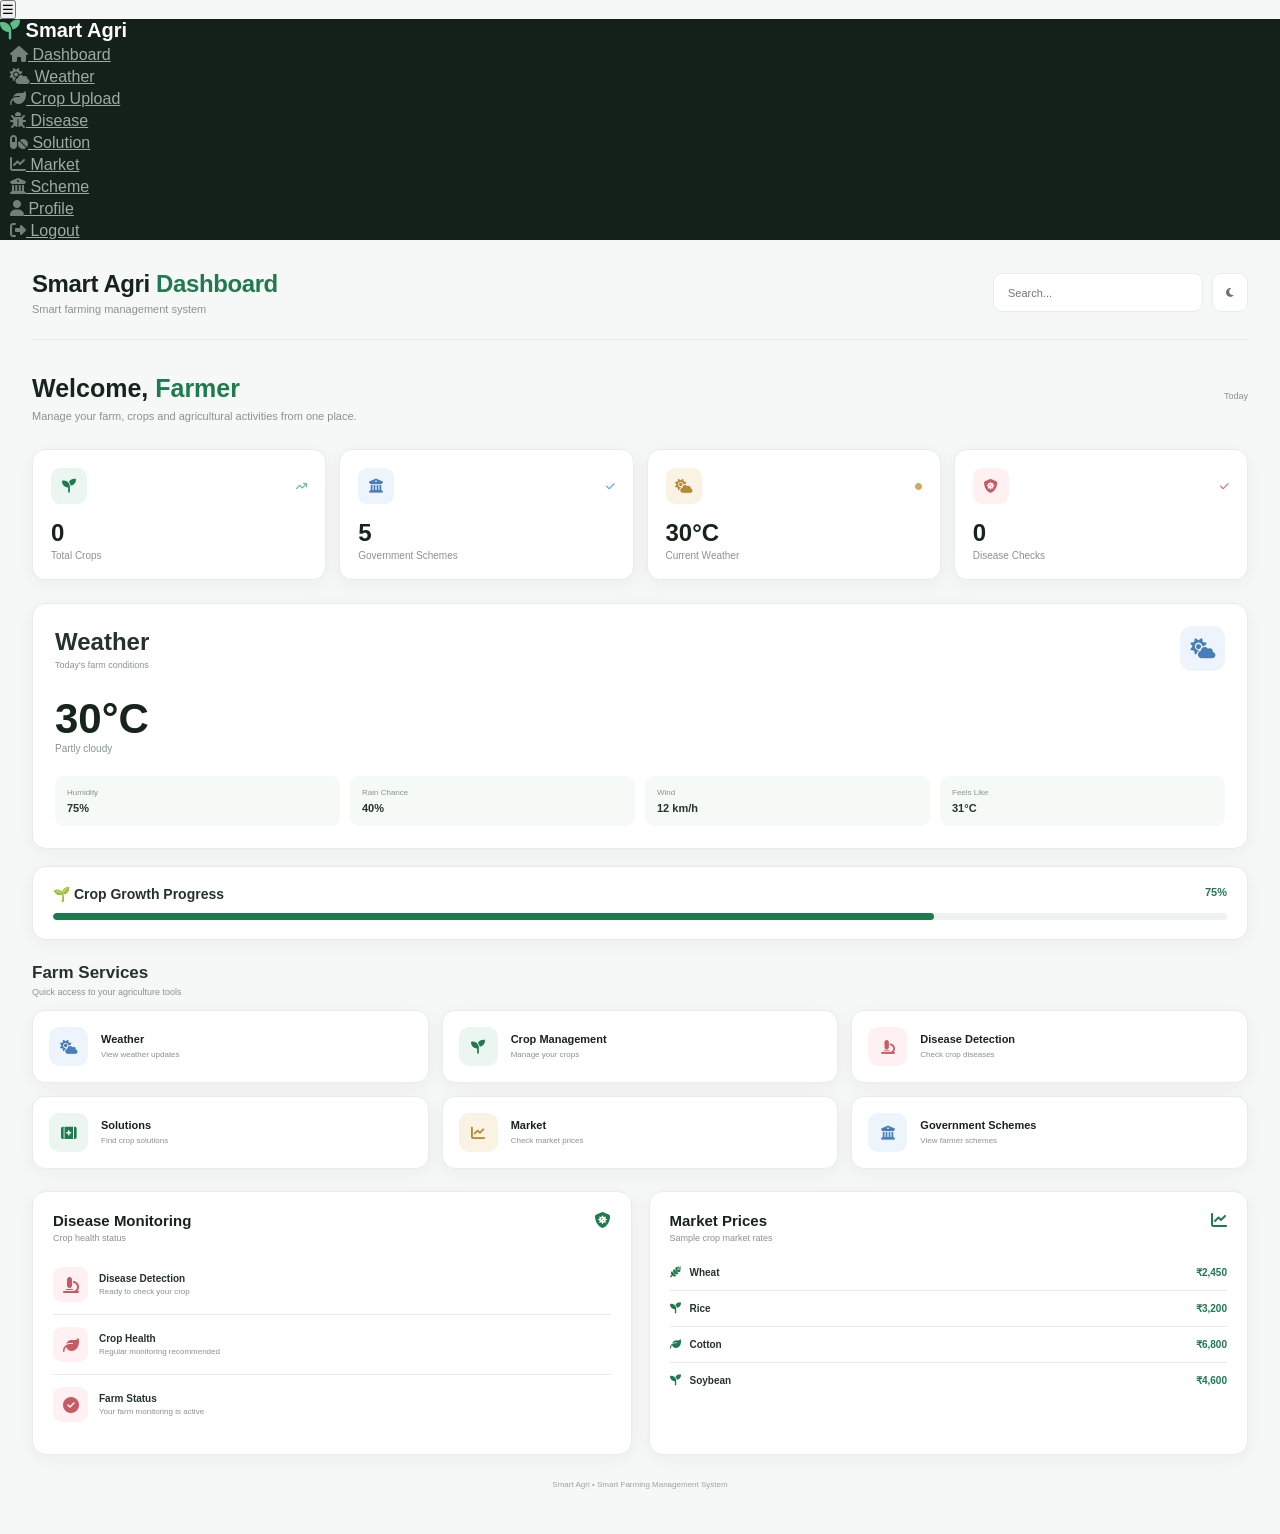
==== dashboard.html @ 4801c4dd "Add files via upload" ====
<!DOCTYPE html>
<html lang="en">
<head>

<meta charset="UTF-8">
<meta name="viewport" content="width=device-width, initial-scale=1.0">

<title>Smart Agri | Dashboard</title>

<link rel="stylesheet" href="css/dashboard.css">

<link rel="stylesheet"
href="https://cdnjs.cloudflare.com/ajax/libs/font-awesome/6.5.2/css/all.min.css">

<style>

:root{
    --green:#1f7a4d;
    --green-light:#eaf6ef;
    --green-soft:#f5faf7;

    --dark:#17231d;
    --text:#26332c;
    --muted:#89938d;

    --bg:#f6f8f7;
    --white:#ffffff;

    --border:#e8edea;

    --blue:#477db8;
    --blue-light:#edf4fb;

    --gold:#b88a35;
    --gold-light:#faf3e3;

    --red:#c75b63;
    --red-light:#fff0f1;

    --shadow:0 4px 18px rgba(27,48,37,.05);
    --shadow-hover:0 10px 28px rgba(27,48,37,.09);
}

*{
    box-sizing:border-box;
    margin:0;
    padding:0;
}

body{
    background:var(--bg);
    color:var(--text);
    font-family:Inter,Segoe UI,Arial,sans-serif;
}

/* SIDEBAR */

.sidebar{
    background:#14211a;
    border-right:none;
}

.sidebar h2{
    color:#fff;
    font-size:20px;
}

.sidebar h2 i{
    color:#5fbd88;
}

.sidebar ul li{
    margin:4px 10px;
}

.sidebar ul li a{
    color:#9daaa2;
    border-radius:9px;
    transition:.25s ease;
}

.sidebar ul li a:hover{
    color:#fff;
    background:rgba(255,255,255,.06);
}

.sidebar ul li a:hover i{
    color:#65c990;
}

.sidebar ul li a i{
    color:#718078;
}

/* MAIN */

.main{
    min-height:100vh;
    padding:26px 32px 45px;
}

/* TOPBAR */

.topbar{
    display:flex;
    justify-content:space-between;
    align-items:center;

    padding-bottom:24px;
    margin-bottom:6px;

    border-bottom:1px solid var(--border);

    background:transparent;
}

.topbar h1{
    color:var(--dark);
    font-size:24px;
    font-weight:700;
    letter-spacing:-.4px;
}

.topbar h1 span{
    color:var(--green);
}

.top-subtitle{
    margin-top:5px;
    color:var(--muted);
    font-size:11px;
}

.top-right{
    display:flex;
    align-items:center;
    gap:9px;
}

#searchInput{
    width:210px;
    height:39px;

    padding:0 14px;

    border:1px solid var(--border);
    border-radius:9px;

    background:var(--white);

    outline:none;
    color:var(--text);

    font-size:11px;

    transition:.2s;
}

#searchInput:focus{
    border-color:#acd6bd;
    box-shadow:0 0 0 3px rgba(31,122,77,.06);
}

#darkBtn{
    height:39px;

    padding:0 13px;

    border:none;
    border-radius:9px;

    background:var(--white);
    border:1px solid var(--border);

    color:#68736d;

    font-size:10px;
    cursor:pointer;

    transition:.2s;
}

#darkBtn:hover{
    background:#f0f4f2;
}

/* WELCOME */

.welcome{
    display:flex;
    justify-content:space-between;
    align-items:center;

    padding:28px 0 27px;
}

.welcome h2{
    font-size:25px;
    font-weight:700;
    color:var(--dark);
}

.welcome h2 span{
    color:var(--green);
}

.welcome p{
    margin-top:7px;
    color:var(--muted);
    font-size:11px;
}

.date-box{
    text-align:right;
}

.date-box span{
    display:block;
    color:var(--muted);
    font-size:9px;
    margin-bottom:4px;
}

.date-box strong{
    font-size:12px;
    color:var(--text);
}

/* STATISTICS */

.stats{
    display:grid;
    grid-template-columns:repeat(4,1fr);
    gap:13px;

    margin-bottom:23px;
}

.stat-card{
    background:var(--white);

    border:1px solid var(--border);
    border-radius:13px;

    padding:18px;

    box-shadow:var(--shadow);

    transition:.25s ease;
}

.stat-card:hover{
    transform:translateY(-2px);
    box-shadow:var(--shadow-hover);
}

.stat-top{
    display:flex;
    justify-content:space-between;
    align-items:center;
}

.stat-icon{
    width:36px;
    height:36px;

    display:flex;
    align-items:center;
    justify-content:center;

    border-radius:9px;

    font-size:14px;
}

.green{
    color:var(--green);
    background:var(--green-light);
}

.blue{
    color:var(--blue);
    background:var(--blue-light);
}

.gold{
    color:var(--gold);
    background:var(--gold-light);
}

.red{
    color:var(--red);
    background:var(--red-light);
}

.stat-card h2{
    font-size:24px;
    margin-top:15px;
    color:var(--dark);
}

.stat-card p{
    color:var(--muted);
    font-size:10px;
    margin-top:3px;
}

/* WEATHER */

.content-grid{
    display:grid;
    grid-template-columns:1fr;
    margin-bottom:17px;
}

.weather-card{
    background:var(--white);

    border:1px solid var(--border);
    border-radius:14px;

    padding:22px;

    box-shadow:var(--shadow);
}

.weather-top{
    display:flex;
    justify-content:space-between;
    align-items:center;
}

.weather-title h2{
    font-size:17px;
    color:var(--dark);
}

.weather-location{
    color:var(--muted);
    font-size:9px;
    margin-top:4px;
}

.weather-icon{
    width:45px;
    height:45px;

    display:flex;
    align-items:center;
    justify-content:center;

    border-radius:12px;

    background:var(--blue-light);
    color:var(--blue);

    font-size:20px;
}

.temperature{
    margin-top:24px;

    font-size:42px;
    font-weight:700;

    color:var(--dark);
}

.weather-condition{
    color:var(--muted);
    font-size:10px;
}

.weather-details{
    display:grid;
    grid-template-columns:repeat(4,1fr);

    gap:10px;

    margin-top:22px;
}

.weather-detail{
    padding:12px;

    background:var(--green-soft);
    border-radius:9px;
}

.weather-detail span{
    display:block;
    color:var(--muted);
    font-size:8px;
}

.weather-detail strong{
    display:block;
    margin-top:5px;
    font-size:11px;
}

/* PROGRESS */

.progress-section{
    background:var(--white);

    border:1px solid var(--border);
    border-radius:14px;

    padding:19px 20px;

    margin-bottom:23px;

    box-shadow:var(--shadow);
}

.progress-header{
    display:flex;
    justify-content:space-between;

    margin-bottom:11px;
}

.progress-header h2{
    font-size:14px;
}

.progress-header span{
    color:var(--green);
    font-size:11px;
    font-weight:700;
}

.progress{
    width:100%;
    height:7px;

    background:#edf1ef;

    border-radius:20px;

    overflow:hidden;
}

.progress-fill{
    width:75%;
    height:100%;

    background:var(--green);

    border-radius:20px;
}

/* SERVICES */

.services-title{
    margin-bottom:13px;
}

.services-title h2{
    font-size:17px;
}

.services-title p{
    color:var(--muted);
    font-size:9px;
    margin-top:4px;
}

.services{
    display:grid;
    grid-template-columns:repeat(3,1fr);

    gap:13px;

    margin-bottom:22px;
}

.service-card{
    display:flex;
    align-items:center;
    gap:13px;

    background:var(--white);

    border:1px solid var(--border);
    border-radius:13px;

    padding:16px;

    cursor:pointer;

    box-shadow:var(--shadow);

    transition:.25s ease;
}

.service-card:hover{
    transform:translateY(-3px);
    box-shadow:var(--shadow-hover);
}

.service-icon{
    width:39px;
    height:39px;

    flex-shrink:0;

    display:flex;
    align-items:center;
    justify-content:center;

    border-radius:10px;

    font-size:14px;
}

.service-text h3{
    font-size:11px;
    color:var(--dark);
}

.service-text p{
    color:var(--muted);
    font-size:8px;
    margin-top:4px;
    line-height:1.4;
}

/* LOWER GRID */

.lower-grid{
    display:grid;
    grid-template-columns:1fr 1fr;
    gap:17px;

    margin-bottom:17px;
}

.panel{
    background:var(--white);

    border:1px solid var(--border);
    border-radius:14px;

    padding:20px;

    box-shadow:var(--shadow);
}

.panel-header{
    display:flex;
    justify-content:space-between;
    align-items:flex-start;

    margin-bottom:12px;
}

.panel-header h2{
    font-size:15px;
    color:var(--dark);
}

.panel-header p{
    color:var(--muted);
    font-size:9px;
    margin-top:4px;
}

.panel-header i{
    color:var(--green);
}

/* DISEASE */

.disease-item{
    display:flex;
    align-items:center;
    gap:11px;

    padding:12px 0;

    border-bottom:1px solid var(--border);
}

.disease-item:last-child{
    border-bottom:none;
}

.disease-icon{
    width:35px;
    height:35px;

    display:flex;
    align-items:center;
    justify-content:center;

    border-radius:9px;

    background:var(--red-light);
    color:var(--red);
}

.disease-item strong{
    display:block;
    font-size:10px;
}

.disease-item small{
    display:block;
    color:var(--muted);
    font-size:8px;
    margin-top:3px;
}

/* MARKET */

.market-item{
    display:flex;
    align-items:center;
    justify-content:space-between;

    padding:12px 0;

    border-bottom:1px solid var(--border);
}

.market-item:last-child{
    border-bottom:none;
}

.market-name{
    display:flex;
    align-items:center;
    gap:9px;
}

.market-name i{
    color:var(--green);
    font-size:11px;
}

.market-name span{
    font-size:10px;
    font-weight:600;
}

.market-price{
    color:var(--green);
    font-size:10px;
    font-weight:700;
}

/* FOOTER */

.footer{
    text-align:center;

    color:#9aa39e;

    font-size:8px;

    margin-top:25px;
}

/* DARK MODE */

body.dark-mode{
    --bg:#101713;
    --white:#18211c;
    --dark:#f0f5f2;
    --text:#dbe5df;
    --muted:#8f9c95;
    --border:#27332c;
    --green-soft:#1d2b23;

    background:#101713;
    color:#dbe5df;
}

body.dark-mode .topbar h1,
body.dark-mode .welcome h2,
body.dark-mode .stat-card h2,
body.dark-mode .weather-title h2,
body.dark-mode .temperature,
body.dark-mode .panel-header h2,
body.dark-mode .service-text h3{
    color:#f0f5f2;
}

body.dark-mode #searchInput,
body.dark-mode #darkBtn{
    background:#18211c;
    color:#dbe5df;
    border-color:#27332c;
}

/* RESPONSIVE */

@media(max-width:1000px){

    .stats{
        grid-template-columns:repeat(2,1fr);
    }

    .services{
        grid-template-columns:repeat(2,1fr);
    }

}

@media(max-width:800px){

    .main{
        padding:20px;
    }

    .topbar{
        align-items:flex-start;
        flex-direction:column;
        gap:14px;
    }

    .top-right{
        width:100%;
    }

    #searchInput{
        flex:1;
        width:auto;
    }

    .welcome{
        align-items:flex-start;
        flex-direction:column;
        gap:15px;
    }

    .date-box{
        text-align:left;
    }

    .weather-details{
        grid-template-columns:repeat(2,1fr);
    }

    .lower-grid{
        grid-template-columns:1fr;
    }

}

@media(max-width:550px){

    .main{
        padding:16px;
    }

    .stats{
        grid-template-columns:1fr 1fr;
        gap:9px;
    }

    .stat-card{
        padding:14px;
    }

    .stat-card h2{
        font-size:20px;
    }

    .services{
        grid-template-columns:1fr;
    }

    .top-right{
        flex-wrap:wrap;
    }

    #searchInput{
        width:100%;
        flex-basis:100%;
    }

    .weather-details{
        grid-template-columns:1fr 1fr;
    }

}

</style>

</head>

<body>

<button id="menuBtn" class="menu-btn">
☰
</button>

<div class="sidebar">

<h2>
<i class="fa-solid fa-seedling"></i>
Smart Agri
</h2>

<ul>

<li>
<a href="dashboard.html">
<i class="fa-solid fa-house"></i>
Dashboard
</a>
</li>

<li>
<a href="weather.html">
<i class="fa-solid fa-cloud-sun"></i>
Weather
</a>
</li>

<li>
<a href="crop.html">
<i class="fa-solid fa-leaf"></i>
Crop Upload
</a>
</li>

<li>
<a href="disease.html">
<i class="fa-solid fa-bug"></i>
Disease
</a>
</li>

<li>
<a href="solution.html">
<i class="fa-solid fa-pills"></i>
Solution
</a>
</li>

<li>
<a href="market.html">
<i class="fa-solid fa-chart-line"></i>
Market
</a>
</li>

<li>
<a href="scheme.html">
<i class="fa-solid fa-building-columns"></i>
Scheme
</a>
</li>

<li>
<a href="profile.html">
<i class="fa-solid fa-user"></i>
Profile
</a>
</li>

<li>
<a href="#" id="logoutBtn">
<i class="fa-solid fa-right-from-bracket"></i>
Logout
</a>
</li>

</ul>

</div>

<div class="main">

<div class="topbar">

<div>

<h1>
Smart Agri
<span>Dashboard</span>
</h1>

<p class="top-subtitle">
Smart farming management system
</p>

</div>

<div class="top-right">

<input
id="searchInput"
type="text"
placeholder="Search..."
>

<button id="darkBtn">
<i class="fa-solid fa-moon"></i>
</button>

</div>

</div>


<div class="welcome">

<div>

<h2>
Welcome, <span id="farmerName">Farmer</span>
</h2>

<p>
Manage your farm, crops and agricultural activities from one place.
</p>

</div>

<div class="date-box">

<span>Today</span>

<strong id="todayDate"></strong>

</div>

</div>


<div class="stats">

<div class="stat-card">

<div class="stat-top">

<div class="stat-icon green">
<i class="fa-solid fa-seedling"></i>
</div>

<i class="fa-solid fa-arrow-trend-up"
style="color:#72b88f;font-size:10px;">
</i>

</div>

<h2 id="cropCount">
0
</h2>

<p>Total Crops</p>

</div>


<div class="stat-card">

<div class="stat-top">

<div class="stat-icon blue">
<i class="fa-solid fa-building-columns"></i>
</div>

<i class="fa-solid fa-check"
style="color:#72a7d5;font-size:10px;">
</i>

</div>

<h2>
5
</h2>

<p>Government Schemes</p>

</div>


<div class="stat-card">

<div class="stat-top">

<div class="stat-icon gold">
<i class="fa-solid fa-cloud-sun"></i>
</div>

<i class="fa-solid fa-circle"
style="color:#d0aa61;font-size:7px;">
</i>

</div>

<h2>
30°C
</h2>

<p>Current Weather</p>

</div>


<div class="stat-card">

<div class="stat-top">

<div class="stat-icon red">
<i class="fa-solid fa-shield-virus"></i>
</div>

<i class="fa-solid fa-check"
style="color:#c97b81;font-size:10px;">
</i>

</div>

<h2 id="diseaseCount">
0
</h2>

<p>Disease Checks</p>

</div>

</div>


<div class="content-grid">

<div class="weather-card">

<div class="weather-top">

<div>

<h2>Weather</h2>

<p class="weather-location">
Today's farm conditions
</p>

</div>

<div class="weather-icon">

<i class="fa-solid fa-cloud-sun"></i>

</div>

</div>


<div class="temperature">
30°C
</div>

<p class="weather-condition">
Partly cloudy
</p>


<div class="weather-details">

<div class="weather-detail">

<span>Humidity</span>

<strong>75%</strong>

</div>

<div class="weather-detail">

<span>Rain Chance</span>

<strong>40%</strong>

</div>

<div class="weather-detail">

<span>Wind</span>

<strong>12 km/h</strong>

</div>

<div class="weather-detail">

<span>Feels Like</span>

<strong>31°C</strong>

</div>

</div>

</div>

</div>


<div class="progress-section">

<div class="progress-header">

<h2>
🌱 Crop Growth Progress
</h2>

<span>
75%
</span>

</div>

<div class="progress">

<div class="progress-fill"></div>

</div>

</div>


<div class="services-title">

<h2>Farm Services</h2>

<p>
Quick access to your agriculture tools
</p>

</div>


<div class="services">


<div
class="service-card"
onclick="location.href='weather.html'">

<div class="service-icon blue">

<i class="fa-solid fa-cloud-sun"></i>

</div>

<div class="service-text">

<h3>Weather</h3>

<p>View weather updates</p>

</div>

</div>


<div
class="service-card"
onclick="location.href='crop.html'">

<div class="service-icon green">

<i class="fa-solid fa-seedling"></i>

</div>

<div class="service-text">

<h3>Crop Management</h3>

<p>Manage your crops</p>

</div>

</div>


<div
class="service-card"
onclick="location.href='disease.html'">

<div class="service-icon red">

<i class="fa-solid fa-microscope"></i>

</div>

<div class="service-text">

<h3>Disease Detection</h3>

<p>Check crop diseases</p>

</div>

</div>


<div
class="service-card"
onclick="location.href='solution.html'">

<div class="service-icon green">

<i class="fa-solid fa-kit-medical"></i>

</div>

<div class="service-text">

<h3>Solutions</h3>

<p>Find crop solutions</p>

</div>

</div>


<div
class="service-card"
onclick="location.href='market.html'">

<div class="service-icon gold">

<i class="fa-solid fa-chart-line"></i>

</div>

<div class="service-text">

<h3>Market</h3>

<p>Check market prices</p>

</div>

</div>


<div
class="service-card"
onclick="location.href='scheme.html'">

<div class="service-icon blue">

<i class="fa-solid fa-building-columns"></i>

</div>

<div class="service-text">

<h3>Government Schemes</h3>

<p>View farmer schemes</p>

</div>

</div>

</div>


<div class="lower-grid">


<div class="panel">

<div class="panel-header">

<div>

<h2>Disease Monitoring</h2>

<p>Crop health status</p>

</div>

<i class="fa-solid fa-shield-virus"></i>

</div>


<div class="disease-item">

<div class="disease-icon">
<i class="fa-solid fa-microscope"></i>
</div>

<div>

<strong>Disease Detection</strong>

<small>
Ready to check your crop
</small>

</div>

</div>


<div class="disease-item">

<div class="disease-icon">
<i class="fa-solid fa-leaf"></i>
</div>

<div>

<strong>Crop Health</strong>

<small>
Regular monitoring recommended
</small>

</div>

</div>


<div class="disease-item">

<div class="disease-icon">
<i class="fa-solid fa-circle-check"></i>
</div>

<div>

<strong>Farm Status</strong>

<small>
Your farm monitoring is active
</small>

</div>

</div>

</div>


<div class="panel">

<div class="panel-header">

<div>

<h2>Market Prices</h2>

<p>Sample crop market rates</p>

</div>

<i class="fa-solid fa-chart-line"></i>

</div>


<div class="market-item">

<div class="market-name">

<i class="fa-solid fa-wheat-awn"></i>

<span>Wheat</span>

</div>

<div class="market-price">
₹2,450
</div>

</div>


<div class="market-item">

<div class="market-name">

<i class="fa-solid fa-seedling"></i>

<span>Rice</span>

</div>

<div class="market-price">
₹3,200
</div>

</div>


<div class="market-item">

<div class="market-name">

<i class="fa-solid fa-leaf"></i>

<span>Cotton</span>

</div>

<div class="market-price">
₹6,800
</div>

</div>


<div class="market-item">

<div class="market-name">

<i class="fa-solid fa-seedling"></i>

<span>Soybean</span>

</div>

<div class="market-price">
₹4,600
</div>

</div>

</div>

</div>


<div class="footer">

Smart Agri • Smart Farming Management System

</div>

</div>


<script src="js/dashboard.js"></script>

<script src="js/menu.js"></script>

</body>
</html>
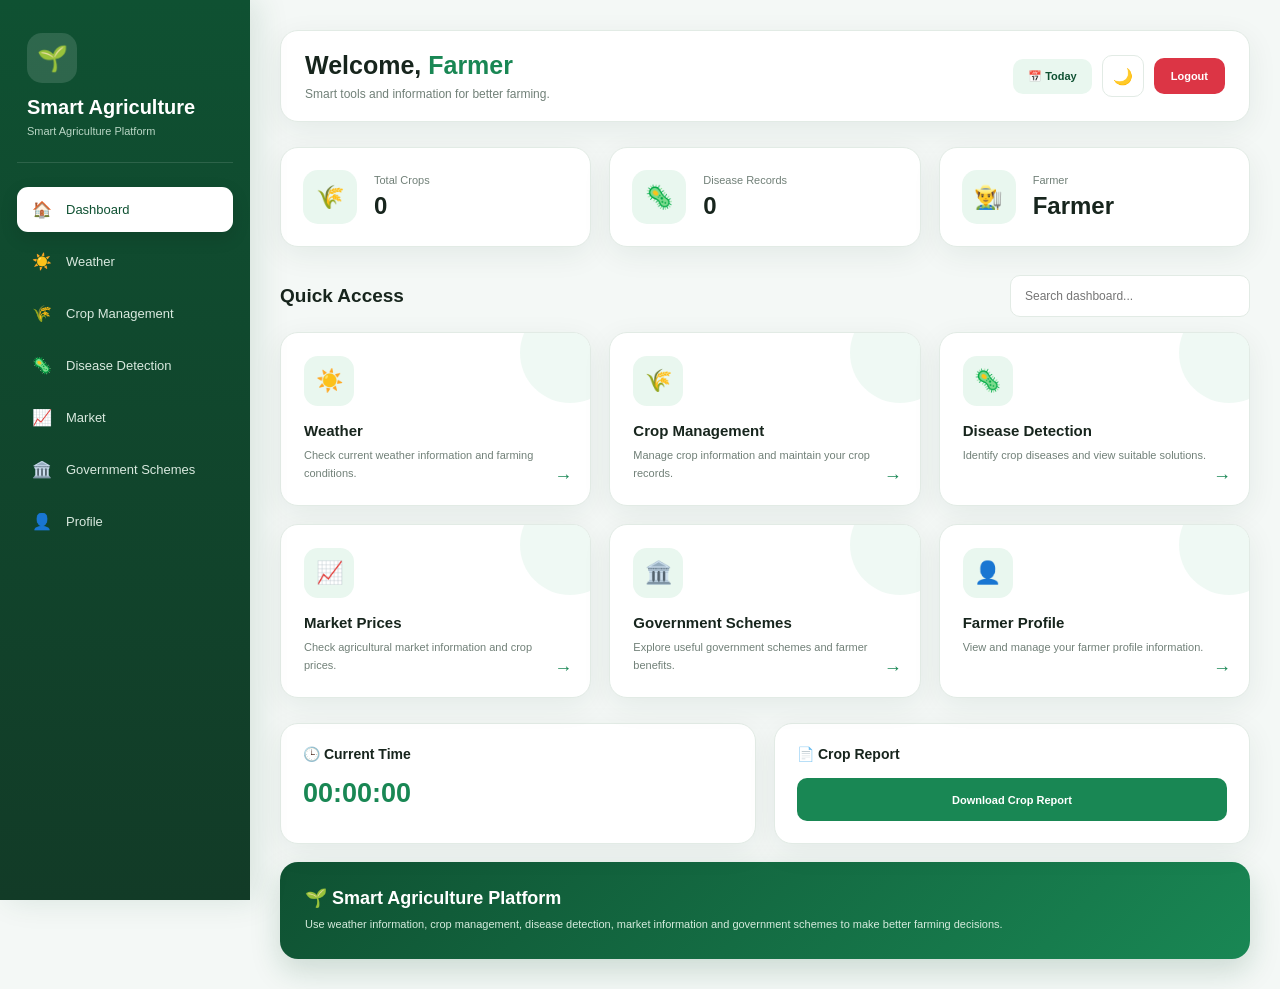
==== commit 90262d95: "Update dashboard.html" ====
--- a/dashboard.html
+++ b/dashboard.html
@@ -1,789 +1,579 @@
 <!DOCTYPE html>
 <html lang="en">
+
 <head>
 
 <meta charset="UTF-8">
 <meta name="viewport" content="width=device-width, initial-scale=1.0">
 
-<title>Smart Agri | Dashboard</title>
-
-<link rel="stylesheet" href="css/dashboard.css">
-
-<link rel="stylesheet"
-href="https://cdnjs.cloudflare.com/ajax/libs/font-awesome/6.5.2/css/all.min.css">
+<title>Dashboard | Smart Agriculture Platform</title>
 
 <style>
 
-:root{
-    --green:#1f7a4d;
-    --green-light:#eaf6ef;
-    --green-soft:#f5faf7;
-
-    --dark:#17231d;
-    --text:#26332c;
-    --muted:#89938d;
-
-    --bg:#f6f8f7;
-    --white:#ffffff;
-
-    --border:#e8edea;
-
-    --blue:#477db8;
-    --blue-light:#edf4fb;
-
-    --gold:#b88a35;
-    --gold-light:#faf3e3;
-
-    --red:#c75b63;
-    --red-light:#fff0f1;
-
-    --shadow:0 4px 18px rgba(27,48,37,.05);
-    --shadow-hover:0 10px 28px rgba(27,48,37,.09);
-}
-
 *{
-    box-sizing:border-box;
     margin:0;
     padding:0;
+    box-sizing:border-box;
+    font-family:Segoe UI,Arial,sans-serif;
+}
+
+:root{
+    --green:#198754;
+    --green-dark:#0f5132;
+    --green-light:#e9f7ef;
+    --bg:#f4f8f6;
+    --white:#ffffff;
+    --text:#17251d;
+    --muted:#718078;
+    --border:#e2ebe5;
+    --danger:#dc3545;
+    --shadow:0 8px 30px rgba(16,61,37,.07);
 }
 
 body{
     background:var(--bg);
     color:var(--text);
-    font-family:Inter,Segoe UI,Arial,sans-serif;
-}
-
-/* SIDEBAR */
+    min-height:100vh;
+    transition:.3s;
+}
 
 .sidebar{
-    background:#14211a;
-    border-right:none;
-}
-
-.sidebar h2{
-    color:#fff;
-    font-size:20px;
-}
-
-.sidebar h2 i{
-    color:#5fbd88;
-}
-
-.sidebar ul li{
-    margin:4px 10px;
-}
-
-.sidebar ul li a{
-    color:#9daaa2;
-    border-radius:9px;
-    transition:.25s ease;
-}
-
-.sidebar ul li a:hover{
-    color:#fff;
-    background:rgba(255,255,255,.06);
-}
-
-.sidebar ul li a:hover i{
-    color:#65c990;
-}
-
-.sidebar ul li a i{
-    color:#718078;
-}
-
-/* MAIN */
-
-.main{
-    min-height:100vh;
-    padding:26px 32px 45px;
-}
-
-/* TOPBAR */
-
-.topbar{
-    display:flex;
-    justify-content:space-between;
-    align-items:center;
-
-    padding-bottom:24px;
-    margin-bottom:6px;
-
-    border-bottom:1px solid var(--border);
-
-    background:transparent;
-}
-
-.topbar h1{
-    color:var(--dark);
-    font-size:24px;
-    font-weight:700;
-    letter-spacing:-.4px;
-}
-
-.topbar h1 span{
-    color:var(--green);
-}
-
-.top-subtitle{
-    margin-top:5px;
-    color:var(--muted);
-    font-size:11px;
-}
-
-.top-right{
-    display:flex;
-    align-items:center;
-    gap:9px;
-}
-
-#searchInput{
-    width:210px;
-    height:39px;
-
-    padding:0 14px;
-
-    border:1px solid var(--border);
-    border-radius:9px;
-
-    background:var(--white);
-
-    outline:none;
-    color:var(--text);
-
-    font-size:11px;
-
-    transition:.2s;
-}
-
-#searchInput:focus{
-    border-color:#acd6bd;
-    box-shadow:0 0 0 3px rgba(31,122,77,.06);
-}
-
-#darkBtn{
-    height:39px;
-
-    padding:0 13px;
-
-    border:none;
-    border-radius:9px;
-
-    background:var(--white);
-    border:1px solid var(--border);
-
-    color:#68736d;
-
-    font-size:10px;
-    cursor:pointer;
-
-    transition:.2s;
-}
-
-#darkBtn:hover{
-    background:#f0f4f2;
-}
-
-/* WELCOME */
-
-.welcome{
-    display:flex;
-    justify-content:space-between;
-    align-items:center;
-
-    padding:28px 0 27px;
-}
-
-.welcome h2{
-    font-size:25px;
-    font-weight:700;
-    color:var(--dark);
-}
-
-.welcome h2 span{
-    color:var(--green);
-}
-
-.welcome p{
-    margin-top:7px;
-    color:var(--muted);
-    font-size:11px;
-}
-
-.date-box{
-    text-align:right;
-}
-
-.date-box span{
-    display:block;
-    color:var(--muted);
-    font-size:9px;
-    margin-bottom:4px;
-}
-
-.date-box strong{
-    font-size:12px;
-    color:var(--text);
-}
-
-/* STATISTICS */
-
-.stats{
-    display:grid;
-    grid-template-columns:repeat(4,1fr);
-    gap:13px;
-
-    margin-bottom:23px;
-}
-
-.stat-card{
-    background:var(--white);
-
-    border:1px solid var(--border);
-    border-radius:13px;
-
-    padding:18px;
-
-    box-shadow:var(--shadow);
-
-    transition:.25s ease;
-}
-
-.stat-card:hover{
-    transform:translateY(-2px);
-    box-shadow:var(--shadow-hover);
-}
-
-.stat-top{
-    display:flex;
-    justify-content:space-between;
-    align-items:center;
-}
-
-.stat-icon{
-    width:36px;
-    height:36px;
-
+    position:fixed;
+    left:0;
+    top:0;
+    width:250px;
+    height:100vh;
+    background:linear-gradient(180deg,#0f5132,#123b27);
+    color:white;
+    padding:26px 17px;
+    overflow-y:auto;
+    z-index:1000;
+    box-shadow:8px 0 30px rgba(15,81,50,.12);
+}
+
+.logo{
+    padding:7px 10px 25px;
+    border-bottom:1px solid rgba(255,255,255,.12);
+}
+
+.logo-icon{
+    width:50px;
+    height:50px;
+    border-radius:15px;
+    background:rgba(255,255,255,.13);
     display:flex;
     align-items:center;
     justify-content:center;
-
-    border-radius:9px;
-
-    font-size:14px;
-}
-
-.green{
+    font-size:25px;
+    margin-bottom:13px;
+}
+
+.logo h2{
+    font-size:20px;
+    font-weight:700;
+}
+
+.logo p{
+    color:#b9d6c5;
+    font-size:11px;
+    margin-top:6px;
+}
+
+.nav{
+    margin-top:24px;
+}
+
+.nav a{
+    display:flex;
+    align-items:center;
+    gap:13px;
+    color:#d9e9df;
+    text-decoration:none;
+    padding:13px 14px;
+    margin-bottom:7px;
+    border-radius:11px;
+    font-size:13px;
+    transition:.25s;
+}
+
+.nav a:hover{
+    background:rgba(255,255,255,.1);
+    color:white;
+    transform:translateX(3px);
+}
+
+.nav a.active{
+    background:white;
+    color:var(--green-dark);
+    box-shadow:0 6px 18px rgba(0,0,0,.12);
+}
+
+.nav-icon{
+    width:22px;
+    text-align:center;
+    font-size:16px;
+}
+
+.main{
+    margin-left:250px;
+    min-height:100vh;
+    padding:30px;
+}
+
+.topbar{
+    background:white;
+    border:1px solid var(--border);
+    border-radius:18px;
+    padding:20px 24px;
+    display:flex;
+    align-items:center;
+    justify-content:space-between;
+    gap:20px;
+    margin-bottom:25px;
+    box-shadow:var(--shadow);
+}
+
+.welcome h1{
+    color:var(--text);
+    font-size:25px;
+    font-weight:750;
+}
+
+.welcome h1 span{
     color:var(--green);
+}
+
+.welcome p{
+    color:var(--muted);
+    font-size:12px;
+    margin-top:7px;
+}
+
+.top-actions{
+    display:flex;
+    align-items:center;
+    gap:10px;
+}
+
+.date-box{
     background:var(--green-light);
-}
-
-.blue{
-    color:var(--blue);
-    background:var(--blue-light);
-}
-
-.gold{
-    color:var(--gold);
-    background:var(--gold-light);
-}
-
-.red{
-    color:var(--red);
-    background:var(--red-light);
-}
-
-.stat-card h2{
-    font-size:24px;
-    margin-top:15px;
-    color:var(--dark);
-}
-
-.stat-card p{
-    color:var(--muted);
-    font-size:10px;
-    margin-top:3px;
-}
-
-/* WEATHER */
-
-.content-grid{
+    color:var(--green-dark);
+    padding:11px 15px;
+    border-radius:10px;
+    font-size:11px;
+    font-weight:600;
+}
+
+.top-btn{
+    border:1px solid var(--border);
+    background:white;
+    color:var(--green-dark);
+    width:42px;
+    height:42px;
+    border-radius:10px;
+    cursor:pointer;
+    transition:.2s;
+    font-size:16px;
+}
+
+.top-btn:hover{
+    background:var(--green-light);
+    transform:translateY(-2px);
+}
+
+.logout-btn{
+    border:0;
+    background:var(--danger);
+    color:white;
+    padding:12px 17px;
+    border-radius:10px;
+    cursor:pointer;
+    font-size:11px;
+    font-weight:700;
+    transition:.2s;
+}
+
+.logout-btn:hover{
+    background:#bb2d3b;
+    transform:translateY(-2px);
+}
+
+.stats{
     display:grid;
-    grid-template-columns:1fr;
-    margin-bottom:17px;
-}
-
-.weather-card{
-    background:var(--white);
-
+    grid-template-columns:repeat(3,1fr);
+    gap:18px;
+    margin-bottom:28px;
+}
+
+.stat-card{
+    background:white;
     border:1px solid var(--border);
-    border-radius:14px;
-
+    border-radius:18px;
     padding:22px;
-
+    display:flex;
+    align-items:center;
+    gap:17px;
     box-shadow:var(--shadow);
-}
-
-.weather-top{
-    display:flex;
-    justify-content:space-between;
-    align-items:center;
-}
-
-.weather-title h2{
-    font-size:17px;
-    color:var(--dark);
-}
-
-.weather-location{
-    color:var(--muted);
-    font-size:9px;
-    margin-top:4px;
-}
-
-.weather-icon{
-    width:45px;
-    height:45px;
-
+    transition:.25s;
+}
+
+.stat-card:hover{
+    transform:translateY(-4px);
+    box-shadow:0 14px 35px rgba(16,61,37,.12);
+}
+
+.stat-icon{
+    width:54px;
+    height:54px;
+    border-radius:15px;
+    background:var(--green-light);
+    color:var(--green);
     display:flex;
     align-items:center;
     justify-content:center;
-
-    border-radius:12px;
-
-    background:var(--blue-light);
-    color:var(--blue);
-
-    font-size:20px;
-}
-
-.temperature{
-    margin-top:24px;
-
-    font-size:42px;
-    font-weight:700;
-
-    color:var(--dark);
-}
-
-.weather-condition{
+    font-size:23px;
+    flex-shrink:0;
+}
+
+.stat-info p{
     color:var(--muted);
-    font-size:10px;
-}
-
-.weather-details{
-    display:grid;
-    grid-template-columns:repeat(4,1fr);
-
-    gap:10px;
-
-    margin-top:22px;
-}
-
-.weather-detail{
-    padding:12px;
-
-    background:var(--green-soft);
-    border-radius:9px;
-}
-
-.weather-detail span{
-    display:block;
-    color:var(--muted);
-    font-size:8px;
-}
-
-.weather-detail strong{
-    display:block;
-    margin-top:5px;
     font-size:11px;
-}
-
-/* PROGRESS */
-
-.progress-section{
-    background:var(--white);
-
+    margin-bottom:6px;
+}
+
+.stat-info h2{
+    color:var(--text);
+    font-size:24px;
+    font-weight:750;
+}
+
+#farmerName{
+    max-width:180px;
+    overflow:hidden;
+    text-overflow:ellipsis;
+    white-space:nowrap;
+}
+
+.section-title{
+    display:flex;
+    align-items:center;
+    justify-content:space-between;
+    margin-bottom:15px;
+}
+
+.section-title h2{
+    color:var(--text);
+    font-size:19px;
+}
+
+.search-box{
+    position:relative;
+}
+
+.search-box input{
+    width:240px;
+    height:42px;
     border:1px solid var(--border);
-    border-radius:14px;
-
-    padding:19px 20px;
-
-    margin-bottom:23px;
-
-    box-shadow:var(--shadow);
-}
-
-.progress-header{
-    display:flex;
-    justify-content:space-between;
-
-    margin-bottom:11px;
-}
-
-.progress-header h2{
-    font-size:14px;
-}
-
-.progress-header span{
-    color:var(--green);
-    font-size:11px;
-    font-weight:700;
-}
-
-.progress{
-    width:100%;
-    height:7px;
-
-    background:#edf1ef;
-
-    border-radius:20px;
-
-    overflow:hidden;
-}
-
-.progress-fill{
-    width:75%;
-    height:100%;
-
-    background:var(--green);
-
-    border-radius:20px;
-}
-
-/* SERVICES */
-
-.services-title{
-    margin-bottom:13px;
-}
-
-.services-title h2{
-    font-size:17px;
-}
-
-.services-title p{
-    color:var(--muted);
-    font-size:9px;
-    margin-top:4px;
-}
-
-.services{
+    border-radius:10px;
+    padding:0 14px;
+    outline:none;
+    font-size:12px;
+    background:white;
+    transition:.2s;
+}
+
+.search-box input:focus{
+    border-color:var(--green);
+    box-shadow:0 0 0 4px rgba(25,135,84,.08);
+}
+
+.cards{
     display:grid;
     grid-template-columns:repeat(3,1fr);
-
-    gap:13px;
-
-    margin-bottom:22px;
-}
-
-.service-card{
-    display:flex;
-    align-items:center;
-    gap:13px;
-
-    background:var(--white);
-
+    gap:18px;
+}
+
+.card{
+    position:relative;
+    background:white;
     border:1px solid var(--border);
-    border-radius:13px;
-
-    padding:16px;
-
-    cursor:pointer;
-
+    border-radius:18px;
+    padding:23px;
+    text-decoration:none;
+    color:var(--text);
+    transition:.25s;
+    overflow:hidden;
     box-shadow:var(--shadow);
-
-    transition:.25s ease;
-}
-
-.service-card:hover{
-    transform:translateY(-3px);
-    box-shadow:var(--shadow-hover);
-}
-
-.service-icon{
-    width:39px;
-    height:39px;
-
-    flex-shrink:0;
-
+}
+
+.card::after{
+    content:"";
+    position:absolute;
+    right:-30px;
+    top:-30px;
+    width:100px;
+    height:100px;
+    border-radius:50%;
+    background:var(--green-light);
+    opacity:.7;
+}
+
+.card:hover{
+    transform:translateY(-5px);
+    border-color:#c7e3d2;
+    box-shadow:0 15px 35px rgba(16,61,37,.12);
+}
+
+.card-icon{
+    width:50px;
+    height:50px;
+    border-radius:14px;
+    background:var(--green-light);
+    color:var(--green);
     display:flex;
     align-items:center;
     justify-content:center;
-
-    border-radius:10px;
-
-    font-size:14px;
-}
-
-.service-text h3{
+    font-size:22px;
+    margin-bottom:16px;
+    position:relative;
+    z-index:2;
+}
+
+.card h3{
+    font-size:15px;
+    margin-bottom:8px;
+    position:relative;
+    z-index:2;
+}
+
+.card p{
+    color:var(--muted);
     font-size:11px;
-    color:var(--dark);
-}
-
-.service-text p{
-    color:var(--muted);
-    font-size:8px;
-    margin-top:4px;
-    line-height:1.4;
-}
-
-/* LOWER GRID */
-
-.lower-grid{
+    line-height:1.6;
+    position:relative;
+    z-index:2;
+}
+
+.card-arrow{
+    position:absolute;
+    right:18px;
+    bottom:18px;
+    color:var(--green);
+    font-size:18px;
+    z-index:2;
+}
+
+.tools{
+    margin-top:25px;
     display:grid;
     grid-template-columns:1fr 1fr;
-    gap:17px;
-
-    margin-bottom:17px;
-}
-
-.panel{
-    background:var(--white);
-
+    gap:18px;
+}
+
+.tool-box{
+    background:white;
     border:1px solid var(--border);
-    border-radius:14px;
-
-    padding:20px;
-
+    border-radius:18px;
+    padding:22px;
     box-shadow:var(--shadow);
 }
 
-.panel-header{
-    display:flex;
-    justify-content:space-between;
-    align-items:flex-start;
-
-    margin-bottom:12px;
-}
-
-.panel-header h2{
-    font-size:15px;
-    color:var(--dark);
-}
-
-.panel-header p{
-    color:var(--muted);
-    font-size:9px;
-    margin-top:4px;
-}
-
-.panel-header i{
+.tool-box h3{
+    color:var(--text);
+    font-size:14px;
+    margin-bottom:16px;
+}
+
+.time{
     color:var(--green);
-}
-
-/* DISEASE */
-
-.disease-item{
-    display:flex;
-    align-items:center;
-    gap:11px;
-
-    padding:12px 0;
-
-    border-bottom:1px solid var(--border);
-}
-
-.disease-item:last-child{
-    border-bottom:none;
-}
-
-.disease-icon{
-    width:35px;
-    height:35px;
-
-    display:flex;
-    align-items:center;
-    justify-content:center;
-
-    border-radius:9px;
-
-    background:var(--red-light);
-    color:var(--red);
-}
-
-.disease-item strong{
-    display:block;
-    font-size:10px;
-}
-
-.disease-item small{
-    display:block;
-    color:var(--muted);
-    font-size:8px;
-    margin-top:3px;
-}
-
-/* MARKET */
-
-.market-item{
-    display:flex;
-    align-items:center;
-    justify-content:space-between;
-
-    padding:12px 0;
-
-    border-bottom:1px solid var(--border);
-}
-
-.market-item:last-child{
-    border-bottom:none;
-}
-
-.market-name{
-    display:flex;
-    align-items:center;
-    gap:9px;
-}
-
-.market-name i{
-    color:var(--green);
+    font-size:27px;
+    font-weight:750;
+}
+
+.report-btn{
+    width:100%;
+    height:43px;
+    border:0;
+    border-radius:10px;
+    background:var(--green);
+    color:white;
+    cursor:pointer;
     font-size:11px;
-}
-
-.market-name span{
-    font-size:10px;
-    font-weight:600;
-}
-
-.market-price{
-    color:var(--green);
-    font-size:10px;
     font-weight:700;
-}
-
-/* FOOTER */
-
-.footer{
-    text-align:center;
-
-    color:#9aa39e;
-
-    font-size:8px;
-
-    margin-top:25px;
-}
-
-/* DARK MODE */
-
-body.dark-mode{
-    --bg:#101713;
-    --white:#18211c;
-    --dark:#f0f5f2;
-    --text:#dbe5df;
-    --muted:#8f9c95;
-    --border:#27332c;
-    --green-soft:#1d2b23;
-
-    background:#101713;
-    color:#dbe5df;
-}
-
-body.dark-mode .topbar h1,
-body.dark-mode .welcome h2,
-body.dark-mode .stat-card h2,
-body.dark-mode .weather-title h2,
-body.dark-mode .temperature,
-body.dark-mode .panel-header h2,
-body.dark-mode .service-text h3{
-    color:#f0f5f2;
-}
-
-body.dark-mode #searchInput,
-body.dark-mode #darkBtn{
-    background:#18211c;
-    color:#dbe5df;
-    border-color:#27332c;
-}
-
-/* RESPONSIVE */
-
-@media(max-width:1000px){
+    transition:.2s;
+}
+
+.report-btn:hover{
+    background:#146c43;
+    transform:translateY(-2px);
+}
+
+.info-box{
+    margin-top:18px;
+    background:linear-gradient(135deg,#0f5132,#198754);
+    color:white;
+    border-radius:18px;
+    padding:25px;
+    box-shadow:0 12px 30px rgba(15,81,50,.18);
+}
+
+.info-box h2{
+    font-size:18px;
+    margin-bottom:7px;
+}
+
+.info-box p{
+    color:#d5ebdd;
+    font-size:11px;
+    line-height:1.6;
+}
+
+.dark{
+    background:#101815;
+    color:#e9f5ed;
+}
+
+.dark .topbar,
+.dark .stat-card,
+.dark .card,
+.dark .tool-box{
+    background:#18231d;
+    border-color:#2b3c32;
+}
+
+.dark .welcome h1,
+.dark .stat-info h2,
+.dark .section-title h2,
+.dark .card h3,
+.dark .tool-box h3{
+    color:#edf8f0;
+}
+
+.dark .welcome p,
+.dark .stat-info p,
+.dark .card p{
+    color:#aebdb4;
+}
+
+.dark .search-box input{
+    background:#121b16;
+    color:white;
+    border-color:#35493d;
+}
+
+.dark .top-btn{
+    background:#18231d;
+    color:#bce5ca;
+    border-color:#35493d;
+}
+
+@media(max-width:1100px){
+
+    .sidebar{
+        width:220px;
+    }
+
+    .main{
+        margin-left:220px;
+        padding:22px;
+    }
 
     .stats{
         grid-template-columns:repeat(2,1fr);
     }
 
-    .services{
+    .cards{
         grid-template-columns:repeat(2,1fr);
     }
 
 }
 
-@media(max-width:800px){
+@media(max-width:750px){
+
+    .sidebar{
+        position:relative;
+        width:100%;
+        height:auto;
+        padding:18px;
+    }
+
+    .logo{
+        text-align:center;
+    }
+
+    .logo-icon{
+        margin-left:auto;
+        margin-right:auto;
+    }
+
+    .nav{
+        display:grid;
+        grid-template-columns:repeat(2,1fr);
+        gap:6px;
+    }
+
+    .nav a{
+        margin-bottom:0;
+    }
 
     .main{
-        padding:20px;
+        margin-left:0;
+        padding:15px;
     }
 
     .topbar{
+        flex-direction:column;
         align-items:flex-start;
-        flex-direction:column;
-        gap:14px;
-    }
-
-    .top-right{
+    }
+
+    .top-actions{
         width:100%;
-    }
-
-    #searchInput{
-        flex:1;
-        width:auto;
-    }
-
-    .welcome{
-        align-items:flex-start;
-        flex-direction:column;
-        gap:15px;
+        flex-wrap:wrap;
+    }
+
+    .stats,
+    .cards,
+    .tools{
+        grid-template-columns:1fr;
+    }
+
+    .search-box{
+        width:100%;
+    }
+
+    .search-box input{
+        width:100%;
+    }
+
+}
+
+@media(max-width:480px){
+
+    .nav{
+        grid-template-columns:1fr;
+    }
+
+    .welcome h1{
+        font-size:21px;
+    }
+
+    .top-actions{
+        display:grid;
+        grid-template-columns:1fr 1fr;
+        width:100%;
     }
 
     .date-box{
-        text-align:left;
-    }
-
-    .weather-details{
-        grid-template-columns:repeat(2,1fr);
-    }
-
-    .lower-grid{
-        grid-template-columns:1fr;
-    }
-
-}
-
-@media(max-width:550px){
-
-    .main{
-        padding:16px;
-    }
-
-    .stats{
-        grid-template-columns:1fr 1fr;
-        gap:9px;
-    }
-
-    .stat-card{
-        padding:14px;
-    }
-
-    .stat-card h2{
-        font-size:20px;
-    }
-
-    .services{
-        grid-template-columns:1fr;
-    }
-
-    .top-right{
-        flex-wrap:wrap;
-    }
-
-    #searchInput{
+        grid-column:1/-1;
+        text-align:center;
+    }
+
+    .logout-btn{
         width:100%;
-        flex-basis:100%;
-    }
-
-    .weather-details{
-        grid-template-columns:1fr 1fr;
+    }
+
+    .top-btn{
+        width:100%;
     }
 
 }
@@ -794,661 +584,352 @@
 
 <body>
 
-<button id="menuBtn" class="menu-btn">
-☰
+<aside class="sidebar">
+
+<div class="logo">
+
+<div class="logo-icon">
+🌱
+</div>
+
+<h2>Smart Agriculture</h2>
+
+<p>Smart Agriculture Platform</p>
+
+</div>
+
+<nav class="nav">
+
+<a href="dashboard.html" class="active">
+<span class="nav-icon">🏠</span>
+Dashboard
+</a>
+
+<a href="weather.html">
+<span class="nav-icon">☀️</span>
+Weather
+</a>
+
+<a href="crop.html">
+<span class="nav-icon">🌾</span>
+Crop Management
+</a>
+
+<a href="disease.html">
+<span class="nav-icon">🦠</span>
+Disease Detection
+</a>
+
+<a href="market.html">
+<span class="nav-icon">📈</span>
+Market
+</a>
+
+<a href="scheme.html">
+<span class="nav-icon">🏛️</span>
+Government Schemes
+</a>
+
+<a href="profile.html">
+<span class="nav-icon">👤</span>
+Profile
+</a>
+
+</nav>
+
+</aside>
+
+
+<main class="main">
+
+
+<div class="topbar">
+
+<div class="welcome">
+
+<h1>
+Welcome,
+<span id="welcomeUser">Farmer</span>
+</h1>
+
+<p>
+Smart tools and information for better farming.
+</p>
+
+</div>
+
+
+<div class="top-actions">
+
+<div class="date-box">
+
+📅
+<span id="todayDate">Today</span>
+
+</div>
+
+
+<button
+class="top-btn"
+id="darkBtn"
+title="Dark Mode">
+
+🌙
+
 </button>
 
-<div class="sidebar">
+
+<button
+class="logout-btn"
+id="logoutBtn">
+
+Logout
+
+</button>
+
+</div>
+
+</div>
+
+
+<div class="stats">
+
+
+<div class="stat-card">
+
+<div class="stat-icon">
+🌾
+</div>
+
+<div class="stat-info">
+
+<p>Total Crops</p>
+
+<h2 id="cropCount">0</h2>
+
+</div>
+
+</div>
+
+
+<div class="stat-card">
+
+<div class="stat-icon">
+🦠
+</div>
+
+<div class="stat-info">
+
+<p>Disease Records</p>
+
+<h2 id="diseaseCount">0</h2>
+
+</div>
+
+</div>
+
+
+<div class="stat-card">
+
+<div class="stat-icon">
+👨‍🌾
+</div>
+
+<div class="stat-info">
+
+<p>Farmer</p>
+
+<h2 id="farmerName">Farmer</h2>
+
+</div>
+
+</div>
+
+</div>
+
+
+<div class="section-title">
+
+<h2>Quick Access</h2>
+
+<div class="search-box">
+
+<input
+type="text"
+id="searchInput"
+placeholder="Search dashboard...">
+
+</div>
+
+</div>
+
+
+<div class="cards">
+
+
+<a href="weather.html" class="card">
+
+<div class="card-icon">
+☀️
+</div>
+
+<h3>Weather</h3>
+
+<p>
+Check current weather information and farming conditions.
+</p>
+
+<span class="card-arrow">→</span>
+
+</a>
+
+
+<a href="crop.html" class="card">
+
+<div class="card-icon">
+🌾
+</div>
+
+<h3>Crop Management</h3>
+
+<p>
+Manage crop information and maintain your crop records.
+</p>
+
+<span class="card-arrow">→</span>
+
+</a>
+
+
+<a href="disease.html" class="card">
+
+<div class="card-icon">
+🦠
+</div>
+
+<h3>Disease Detection</h3>
+
+<p>
+Identify crop diseases and view suitable solutions.
+</p>
+
+<span class="card-arrow">→</span>
+
+</a>
+
+
+<a href="market.html" class="card">
+
+<div class="card-icon">
+📈
+</div>
+
+<h3>Market Prices</h3>
+
+<p>
+Check agricultural market information and crop prices.
+</p>
+
+<span class="card-arrow">→</span>
+
+</a>
+
+
+<a href="scheme.html" class="card">
+
+<div class="card-icon">
+🏛️
+</div>
+
+<h3>Government Schemes</h3>
+
+<p>
+Explore useful government schemes and farmer benefits.
+</p>
+
+<span class="card-arrow">→</span>
+
+</a>
+
+
+<a href="profile.html" class="card">
+
+<div class="card-icon">
+👤
+</div>
+
+<h3>Farmer Profile</h3>
+
+<p>
+View and manage your farmer profile information.
+</p>
+
+<span class="card-arrow">→</span>
+
+</a>
+
+</div>
+
+
+<div class="tools">
+
+
+<div class="tool-box">
+
+<h3>
+🕒 Current Time
+</h3>
+
+<div
+class="time"
+id="currentTime">
+
+00:00:00
+
+</div>
+
+</div>
+
+
+<div class="tool-box">
+
+<h3>
+📄 Crop Report
+</h3>
+
+<button
+class="report-btn"
+onclick="downloadReport()">
+
+Download Crop Report
+
+</button>
+
+</div>
+
+</div>
+
+
+<div class="info-box">
 
 <h2>
-<i class="fa-solid fa-seedling"></i>
-Smart Agri
+🌱 Smart Agriculture Platform
 </h2>
 
-<ul>
-
-<li>
-<a href="dashboard.html">
-<i class="fa-solid fa-house"></i>
-Dashboard
-</a>
-</li>
-
-<li>
-<a href="weather.html">
-<i class="fa-solid fa-cloud-sun"></i>
-Weather
-</a>
-</li>
-
-<li>
-<a href="crop.html">
-<i class="fa-solid fa-leaf"></i>
-Crop Upload
-</a>
-</li>
-
-<li>
-<a href="disease.html">
-<i class="fa-solid fa-bug"></i>
-Disease
-</a>
-</li>
-
-<li>
-<a href="solution.html">
-<i class="fa-solid fa-pills"></i>
-Solution
-</a>
-</li>
-
-<li>
-<a href="market.html">
-<i class="fa-solid fa-chart-line"></i>
-Market
-</a>
-</li>
-
-<li>
-<a href="scheme.html">
-<i class="fa-solid fa-building-columns"></i>
-Scheme
-</a>
-</li>
-
-<li>
-<a href="profile.html">
-<i class="fa-solid fa-user"></i>
-Profile
-</a>
-</li>
-
-<li>
-<a href="#" id="logoutBtn">
-<i class="fa-solid fa-right-from-bracket"></i>
-Logout
-</a>
-</li>
-
-</ul>
-
-</div>
-
-<div class="main">
-
-<div class="topbar">
-
-<div>
-
-<h1>
-Smart Agri
-<span>Dashboard</span>
-</h1>
-
-<p class="top-subtitle">
-Smart farming management system
+<p>
+Use weather information, crop management, disease detection,
+market information and government schemes to make better
+farming decisions.
 </p>
 
 </div>
 
-<div class="top-right">
-
-<input
-id="searchInput"
-type="text"
-placeholder="Search..."
->
-
-<button id="darkBtn">
-<i class="fa-solid fa-moon"></i>
-</button>
-
-</div>
-
-</div>
-
-
-<div class="welcome">
-
-<div>
-
-<h2>
-Welcome, <span id="farmerName">Farmer</span>
-</h2>
-
-<p>
-Manage your farm, crops and agricultural activities from one place.
-</p>
-
-</div>
-
-<div class="date-box">
-
-<span>Today</span>
-
-<strong id="todayDate"></strong>
-
-</div>
-
-</div>
-
-
-<div class="stats">
-
-<div class="stat-card">
-
-<div class="stat-top">
-
-<div class="stat-icon green">
-<i class="fa-solid fa-seedling"></i>
-</div>
-
-<i class="fa-solid fa-arrow-trend-up"
-style="color:#72b88f;font-size:10px;">
-</i>
-
-</div>
-
-<h2 id="cropCount">
-0
-</h2>
-
-<p>Total Crops</p>
-
-</div>
-
-
-<div class="stat-card">
-
-<div class="stat-top">
-
-<div class="stat-icon blue">
-<i class="fa-solid fa-building-columns"></i>
-</div>
-
-<i class="fa-solid fa-check"
-style="color:#72a7d5;font-size:10px;">
-</i>
-
-</div>
-
-<h2>
-5
-</h2>
-
-<p>Government Schemes</p>
-
-</div>
-
-
-<div class="stat-card">
-
-<div class="stat-top">
-
-<div class="stat-icon gold">
-<i class="fa-solid fa-cloud-sun"></i>
-</div>
-
-<i class="fa-solid fa-circle"
-style="color:#d0aa61;font-size:7px;">
-</i>
-
-</div>
-
-<h2>
-30°C
-</h2>
-
-<p>Current Weather</p>
-
-</div>
-
-
-<div class="stat-card">
-
-<div class="stat-top">
-
-<div class="stat-icon red">
-<i class="fa-solid fa-shield-virus"></i>
-</div>
-
-<i class="fa-solid fa-check"
-style="color:#c97b81;font-size:10px;">
-</i>
-
-</div>
-
-<h2 id="diseaseCount">
-0
-</h2>
-
-<p>Disease Checks</p>
-
-</div>
-
-</div>
-
-
-<div class="content-grid">
-
-<div class="weather-card">
-
-<div class="weather-top">
-
-<div>
-
-<h2>Weather</h2>
-
-<p class="weather-location">
-Today's farm conditions
-</p>
-
-</div>
-
-<div class="weather-icon">
-
-<i class="fa-solid fa-cloud-sun"></i>
-
-</div>
-
-</div>
-
-
-<div class="temperature">
-30°C
-</div>
-
-<p class="weather-condition">
-Partly cloudy
-</p>
-
-
-<div class="weather-details">
-
-<div class="weather-detail">
-
-<span>Humidity</span>
-
-<strong>75%</strong>
-
-</div>
-
-<div class="weather-detail">
-
-<span>Rain Chance</span>
-
-<strong>40%</strong>
-
-</div>
-
-<div class="weather-detail">
-
-<span>Wind</span>
-
-<strong>12 km/h</strong>
-
-</div>
-
-<div class="weather-detail">
-
-<span>Feels Like</span>
-
-<strong>31°C</strong>
-
-</div>
-
-</div>
-
-</div>
-
-</div>
-
-
-<div class="progress-section">
-
-<div class="progress-header">
-
-<h2>
-🌱 Crop Growth Progress
-</h2>
-
-<span>
-75%
-</span>
-
-</div>
-
-<div class="progress">
-
-<div class="progress-fill"></div>
-
-</div>
-
-</div>
-
-
-<div class="services-title">
-
-<h2>Farm Services</h2>
-
-<p>
-Quick access to your agriculture tools
-</p>
-
-</div>
-
-
-<div class="services">
-
-
-<div
-class="service-card"
-onclick="location.href='weather.html'">
-
-<div class="service-icon blue">
-
-<i class="fa-solid fa-cloud-sun"></i>
-
-</div>
-
-<div class="service-text">
-
-<h3>Weather</h3>
-
-<p>View weather updates</p>
-
-</div>
-
-</div>
-
-
-<div
-class="service-card"
-onclick="location.href='crop.html'">
-
-<div class="service-icon green">
-
-<i class="fa-solid fa-seedling"></i>
-
-</div>
-
-<div class="service-text">
-
-<h3>Crop Management</h3>
-
-<p>Manage your crops</p>
-
-</div>
-
-</div>
-
-
-<div
-class="service-card"
-onclick="location.href='disease.html'">
-
-<div class="service-icon red">
-
-<i class="fa-solid fa-microscope"></i>
-
-</div>
-
-<div class="service-text">
-
-<h3>Disease Detection</h3>
-
-<p>Check crop diseases</p>
-
-</div>
-
-</div>
-
-
-<div
-class="service-card"
-onclick="location.href='solution.html'">
-
-<div class="service-icon green">
-
-<i class="fa-solid fa-kit-medical"></i>
-
-</div>
-
-<div class="service-text">
-
-<h3>Solutions</h3>
-
-<p>Find crop solutions</p>
-
-</div>
-
-</div>
-
-
-<div
-class="service-card"
-onclick="location.href='market.html'">
-
-<div class="service-icon gold">
-
-<i class="fa-solid fa-chart-line"></i>
-
-</div>
-
-<div class="service-text">
-
-<h3>Market</h3>
-
-<p>Check market prices</p>
-
-</div>
-
-</div>
-
-
-<div
-class="service-card"
-onclick="location.href='scheme.html'">
-
-<div class="service-icon blue">
-
-<i class="fa-solid fa-building-columns"></i>
-
-</div>
-
-<div class="service-text">
-
-<h3>Government Schemes</h3>
-
-<p>View farmer schemes</p>
-
-</div>
-
-</div>
-
-</div>
-
-
-<div class="lower-grid">
-
-
-<div class="panel">
-
-<div class="panel-header">
-
-<div>
-
-<h2>Disease Monitoring</h2>
-
-<p>Crop health status</p>
-
-</div>
-
-<i class="fa-solid fa-shield-virus"></i>
-
-</div>
-
-
-<div class="disease-item">
-
-<div class="disease-icon">
-<i class="fa-solid fa-microscope"></i>
-</div>
-
-<div>
-
-<strong>Disease Detection</strong>
-
-<small>
-Ready to check your crop
-</small>
-
-</div>
-
-</div>
-
-
-<div class="disease-item">
-
-<div class="disease-icon">
-<i class="fa-solid fa-leaf"></i>
-</div>
-
-<div>
-
-<strong>Crop Health</strong>
-
-<small>
-Regular monitoring recommended
-</small>
-
-</div>
-
-</div>
-
-
-<div class="disease-item">
-
-<div class="disease-icon">
-<i class="fa-solid fa-circle-check"></i>
-</div>
-
-<div>
-
-<strong>Farm Status</strong>
-
-<small>
-Your farm monitoring is active
-</small>
-
-</div>
-
-</div>
-
-</div>
-
-
-<div class="panel">
-
-<div class="panel-header">
-
-<div>
-
-<h2>Market Prices</h2>
-
-<p>Sample crop market rates</p>
-
-</div>
-
-<i class="fa-solid fa-chart-line"></i>
-
-</div>
-
-
-<div class="market-item">
-
-<div class="market-name">
-
-<i class="fa-solid fa-wheat-awn"></i>
-
-<span>Wheat</span>
-
-</div>
-
-<div class="market-price">
-₹2,450
-</div>
-
-</div>
-
-
-<div class="market-item">
-
-<div class="market-name">
-
-<i class="fa-solid fa-seedling"></i>
-
-<span>Rice</span>
-
-</div>
-
-<div class="market-price">
-₹3,200
-</div>
-
-</div>
-
-
-<div class="market-item">
-
-<div class="market-name">
-
-<i class="fa-solid fa-leaf"></i>
-
-<span>Cotton</span>
-
-</div>
-
-<div class="market-price">
-₹6,800
-</div>
-
-</div>
-
-
-<div class="market-item">
-
-<div class="market-name">
-
-<i class="fa-solid fa-seedling"></i>
-
-<span>Soybean</span>
-
-</div>
-
-<div class="market-price">
-₹4,600
-</div>
-
-</div>
-
-</div>
-
-</div>
-
-
-<div class="footer">
-
-Smart Agri • Smart Farming Management System
-
-</div>
-
-</div>
+
+</main>
 
 
 <script src="js/dashboard.js"></script>
 
-<script src="js/menu.js"></script>
-
 </body>
-</html>+
+</html>
